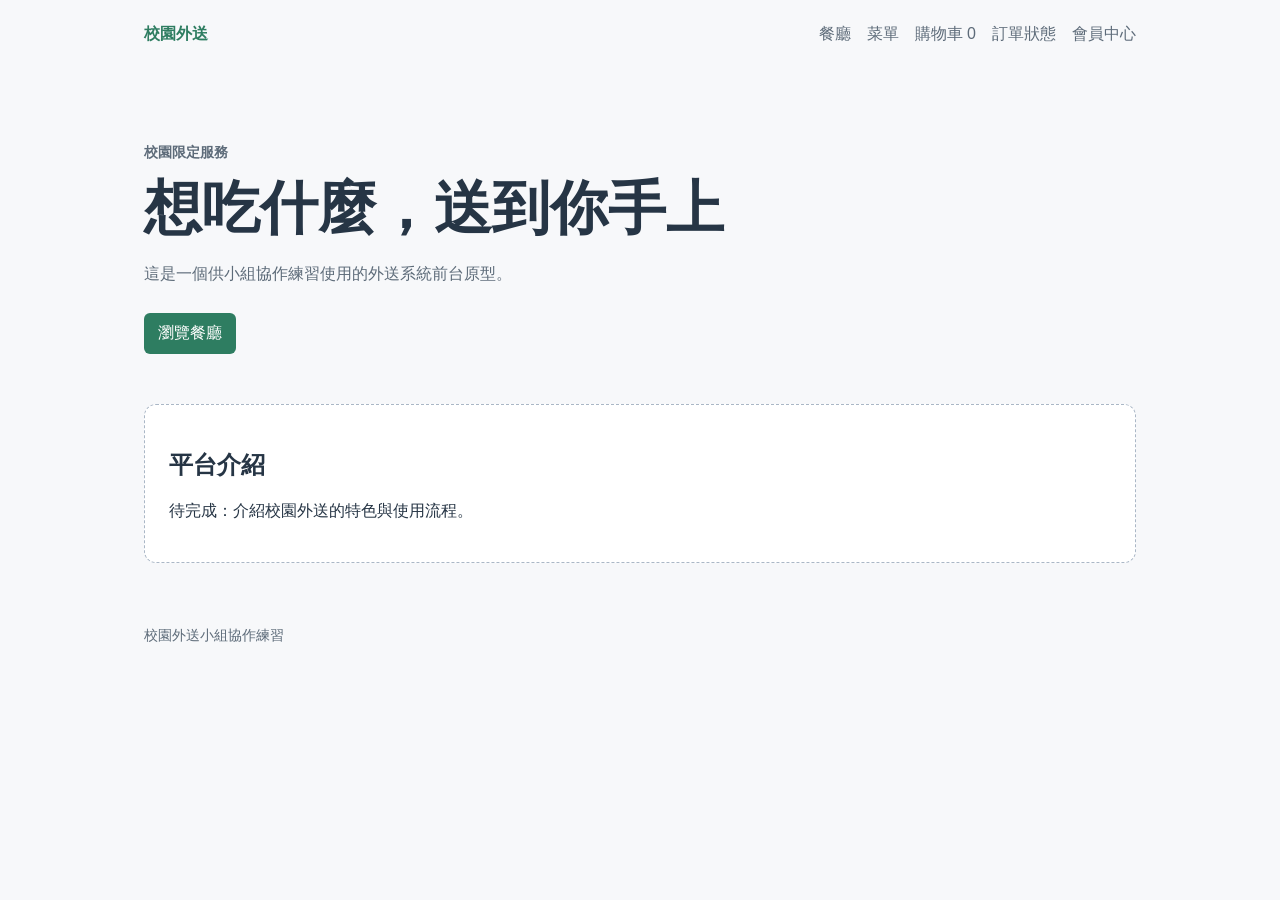
==== index.html @ 828b909d "上傳檔案" ====
<!doctype html>
<html lang="zh-Hant">
  <head>
    <meta charset="UTF-8" />
    <meta name="viewport" content="width=device-width, initial-scale=1.0" />
    <title>校園外送｜首頁</title>
    <link rel="stylesheet" href="css/base.css" />
  </head>
  <body>
    <header class="site-header">
      <a class="brand" href="index.html">校園外送</a>
      <nav aria-label="主要導覽">
        <a href="pages/restaurants.html">餐廳</a>
        <a href="pages/menu.html">菜單</a>
        <a href="pages/cart.html">購物車 <span data-cart-count>0</span></a>
        <a href="pages/order-status.html">訂單狀態</a>
        <a href="pages/profile.html">會員中心</a>
      </nav>
    </header>

    <main class="container">
      <section class="hero" aria-labelledby="page-title">
        <p class="eyebrow">校園限定服務</p>
        <h1 id="page-title">想吃什麼，送到你手上</h1>
        <p>這是一個供小組協作練習使用的外送系統前台原型。</p>
        <a class="button" href="pages/restaurants.html">瀏覽餐廳</a>
      </section>

      <!-- 成員 1：在這裡完成首頁與平台介紹功能。 -->
      <section id="home-feature" class="placeholder" aria-labelledby="home-feature-title">
        <h2 id="home-feature-title">平台介紹</h2>
        <p>待完成：介紹校園外送的特色與使用流程。</p>
      </section>
    </main>

    <footer>校園外送小組協作練習</footer>
    <script src="js/app.js"></script>
  </body>
</html>
---- css/base.css ----
:root {
  color: #263545;
  background: #f7f8fa;
  font-family: -apple-system, BlinkMacSystemFont, "Segoe UI", sans-serif;
}

* {
  box-sizing: border-box;
}

body {
  margin: 0;
}

a {
  color: inherit;
  text-decoration: none;
}

.site-header,
.container,
footer {
  max-width: 1040px;
  margin: 0 auto;
  padding-left: 24px;
  padding-right: 24px;
}

.site-header {
  display: flex;
  align-items: center;
  justify-content: space-between;
  min-height: 68px;
}

.site-header nav {
  display: flex;
  flex-wrap: wrap;
  gap: 16px;
  color: #5d6b79;
}

.brand,
h1,
h2,
h3 {
  font-weight: 700;
}

.brand,
.eyebrow {
  color: #2e7d61;
}

.hero {
  padding: 76px 0 50px;
}

.hero h1 {
  max-width: 650px;
  margin: 8px 0;
  font-size: clamp(36px, 6vw, 58px);
}

.hero p,
.muted,
footer {
  color: #5d6b79;
}

.eyebrow {
  margin: 0;
  font-size: 14px;
  font-weight: 700;
}

.button,
button {
  display: inline-block;
  margin-top: 12px;
  padding: 10px 14px;
  border: 0;
  border-radius: 6px;
  background: #2e7d61;
  color: #fff;
  cursor: pointer;
}

.placeholder,
.panel {
  margin-bottom: 36px;
  padding: 24px;
  border: 1px dashed #aab7c6;
  border-radius: 12px;
  background: #fff;
}

.grid {
  display: grid;
  grid-template-columns: repeat(auto-fit, minmax(220px, 1fr));
  gap: 16px;
  margin-bottom: 36px;
}

.card {
  padding: 20px;
  border: 1px solid #d7dee8;
  border-radius: 12px;
  background: #fff;
}

.card h3 {
  margin-top: 0;
}

.page-heading {
  margin: 46px 0 24px;
}

.page-heading h1 {
  margin-bottom: 8px;
}

.notice {
  padding: 16px;
  border-left: 4px solid #c87542;
  background: #fff1e7;
}

.status-message {
  min-height: 24px;
  color: #2e7d61;
  font-weight: 700;
}

footer {
  padding-top: 28px;
  padding-bottom: 36px;
  font-size: 14px;
}

@media (max-width: 700px) {
  .site-header {
    align-items: flex-start;
    flex-direction: column;
    gap: 14px;
    padding-top: 18px;
  }
}
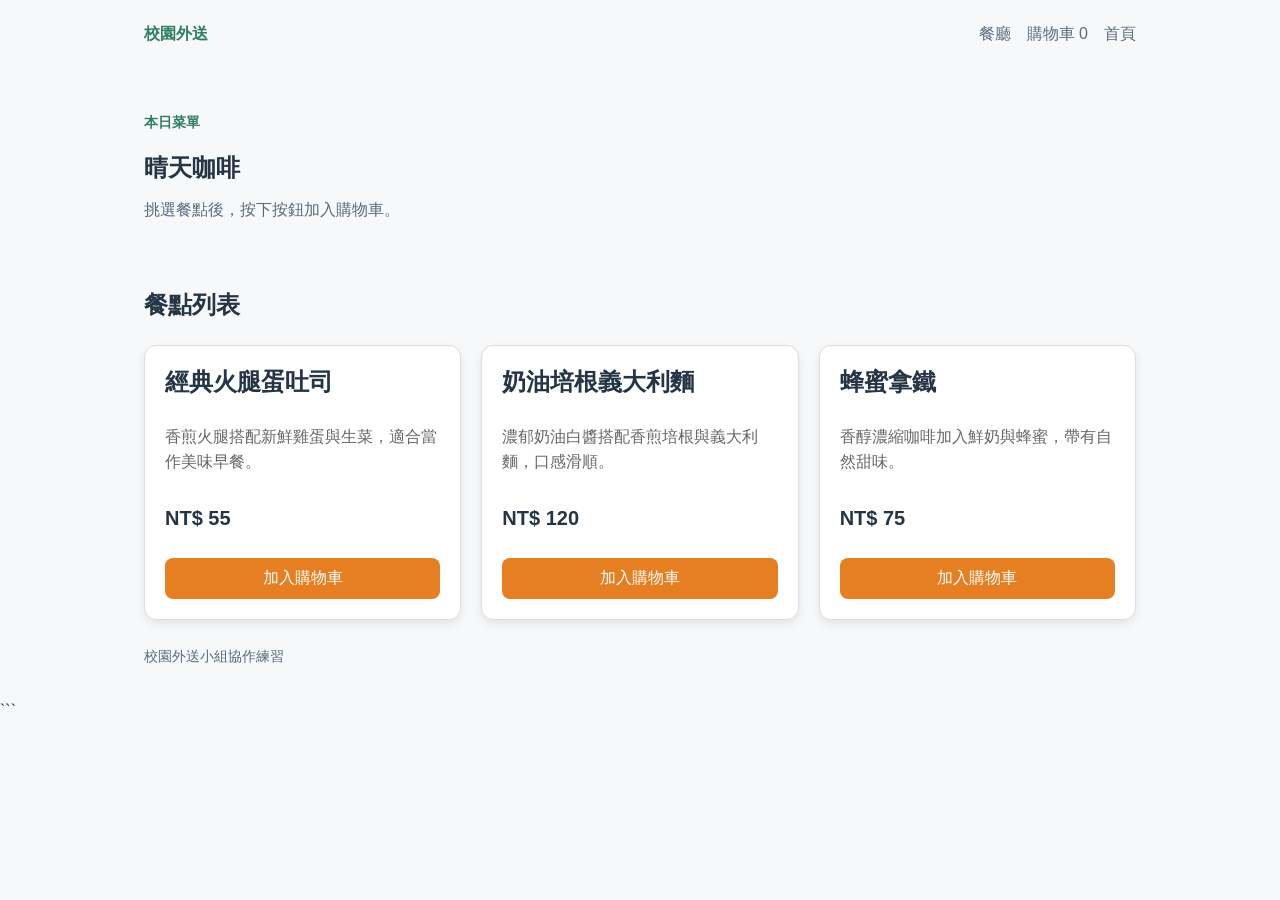
==== commit 6882777b: "更新菜單頁面，新增餐點列表及購物車功能" ====
--- a/index.html
+++ b/index.html
@@ -3,37 +3,201 @@
   <head>
     <meta charset="UTF-8" />
     <meta name="viewport" content="width=device-width, initial-scale=1.0" />
-    <title>校園外送｜首頁</title>
-    <link rel="stylesheet" href="css/base.css" />
+    <title>校園外送｜菜單</title>
+    <link rel="stylesheet" href="../css/base.css" />
+
+    <style>
+      .menu-list {
+        display: grid;
+        grid-template-columns: repeat(auto-fit, minmax(220px, 1fr));
+        gap: 20px;
+        margin-top: 24px;
+      }
+
+      .meal-card {
+        display: flex;
+        flex-direction: column;
+        padding: 20px;
+        background-color: #ffffff;
+        border: 1px solid #dddddd;
+        border-radius: 12px;
+        box-shadow: 0 4px 10px rgb(0 0 0 / 8%);
+      }
+
+      .meal-card h2 {
+        margin-top: 0;
+        margin-bottom: 10px;
+      }
+
+      .meal-description {
+        flex-grow: 1;
+        color: #666666;
+        line-height: 1.6;
+      }
+
+      .meal-price {
+        margin: 16px 0;
+        font-size: 20px;
+        font-weight: bold;
+      }
+
+      .add-to-cart-button {
+        padding: 10px 16px;
+        color: #ffffff;
+        font-size: 16px;
+        cursor: pointer;
+        background-color: #e67e22;
+        border: none;
+        border-radius: 8px;
+      }
+
+      .add-to-cart-button:hover {
+        background-color: #ca6f1e;
+      }
+
+      .status-message {
+        min-height: 24px;
+        margin: 16px 0;
+        color: #1e8449;
+        font-weight: bold;
+      }
+    </style>
   </head>
+
   <body>
     <header class="site-header">
-      <a class="brand" href="index.html">校園外送</a>
+      <a class="brand" href="../index.html">校園外送</a>
+
       <nav aria-label="主要導覽">
-        <a href="pages/restaurants.html">餐廳</a>
-        <a href="pages/menu.html">菜單</a>
-        <a href="pages/cart.html">購物車 <span data-cart-count>0</span></a>
-        <a href="pages/order-status.html">訂單狀態</a>
-        <a href="pages/profile.html">會員中心</a>
+        <a href="restaurants.html">餐廳</a>
+        <a href="cart.html">
+          購物車
+          <span data-cart-count>0</span>
+        </a>
+        <a href="../index.html">首頁</a>
       </nav>
     </header>
 
     <main class="container">
-      <section class="hero" aria-labelledby="page-title">
-        <p class="eyebrow">校園限定服務</p>
-        <h1 id="page-title">想吃什麼，送到你手上</h1>
-        <p>這是一個供小組協作練習使用的外送系統前台原型。</p>
-        <a class="button" href="pages/restaurants.html">瀏覽餐廳</a>
+      <section class="page-heading">
+        <p class="eyebrow">本日菜單</p>
+        <h1>晴天咖啡</h1>
+        <p class="muted">挑選餐點後，按下按鈕加入購物車。</p>
       </section>
 
-      <!-- 成員 1：在這裡完成首頁與平台介紹功能。 -->
-      <section id="home-feature" class="placeholder" aria-labelledby="home-feature-title">
-        <h2 id="home-feature-title">平台介紹</h2>
-        <p>待完成：介紹校園外送的特色與使用流程。</p>
+      <p
+        class="status-message"
+        data-status-message
+        aria-live="polite"
+      ></p>
+
+      <!-- 成員 3：餐點卡片區域 -->
+      <section aria-labelledby="meal-list-title">
+        <h2 id="meal-list-title">餐點列表</h2>
+
+        <div class="menu-list">
+          <article class="meal-card">
+            <h2>經典火腿蛋吐司</h2>
+
+            <p class="meal-description">
+              香煎火腿搭配新鮮雞蛋與生菜，適合當作美味早餐。
+            </p>
+
+            <p class="meal-price">NT$ 55</p>
+
+            <button
+              class="add-to-cart-button"
+              type="button"
+              data-add-to-cart
+              data-name="經典火腿蛋吐司"
+              data-price="55"
+            >
+              加入購物車
+            </button>
+          </article>
+
+          <article class="meal-card">
+            <h2>奶油培根義大利麵</h2>
+
+            <p class="meal-description">
+              濃郁奶油白醬搭配香煎培根與義大利麵，口感滑順。
+            </p>
+
+            <p class="meal-price">NT$ 120</p>
+
+            <button
+              class="add-to-cart-button"
+              type="button"
+              data-add-to-cart
+              data-name="奶油培根義大利麵"
+              data-price="120"
+            >
+              加入購物車
+            </button>
+          </article>
+
+          <article class="meal-card">
+            <h2>蜂蜜拿鐵</h2>
+
+            <p class="meal-description">
+              香醇濃縮咖啡加入鮮奶與蜂蜜，帶有自然甜味。
+            </p>
+
+            <p class="meal-price">NT$ 75</p>
+
+            <button
+              class="add-to-cart-button"
+              type="button"
+              data-add-to-cart
+              data-name="蜂蜜拿鐵"
+              data-price="75"
+            >
+              加入購物車
+            </button>
+          </article>
+        </div>
       </section>
     </main>
 
     <footer>校園外送小組協作練習</footer>
-    <script src="js/app.js"></script>
+
+    <script src="../js/app.js"></script>
+
+    <script>
+      const addToCartButtons =
+        document.querySelectorAll("[data-add-to-cart]");
+
+      const statusMessage =
+        document.querySelector("[data-status-message]");
+
+      const cartCount =
+        document.querySelector("[data-cart-count]");
+
+      let cartItemCount = Number(cartCount?.textContent) || 0;
+      let messageTimer;
+
+      addToCartButtons.forEach((button) => {
+        button.addEventListener("click", () => {
+          const mealName = button.dataset.name;
+
+          cartItemCount += 1;
+
+          if (cartCount) {
+            cartCount.textContent = cartItemCount;
+          }
+
+          statusMessage.textContent =
+            `${mealName} 已加入購物車！`;
+
+          clearTimeout(messageTimer);
+
+          messageTimer = setTimeout(() => {
+            statusMessage.textContent = "";
+          }, 2000);
+        });
+      });
+    </script>
   </body>
 </html>
+```
+
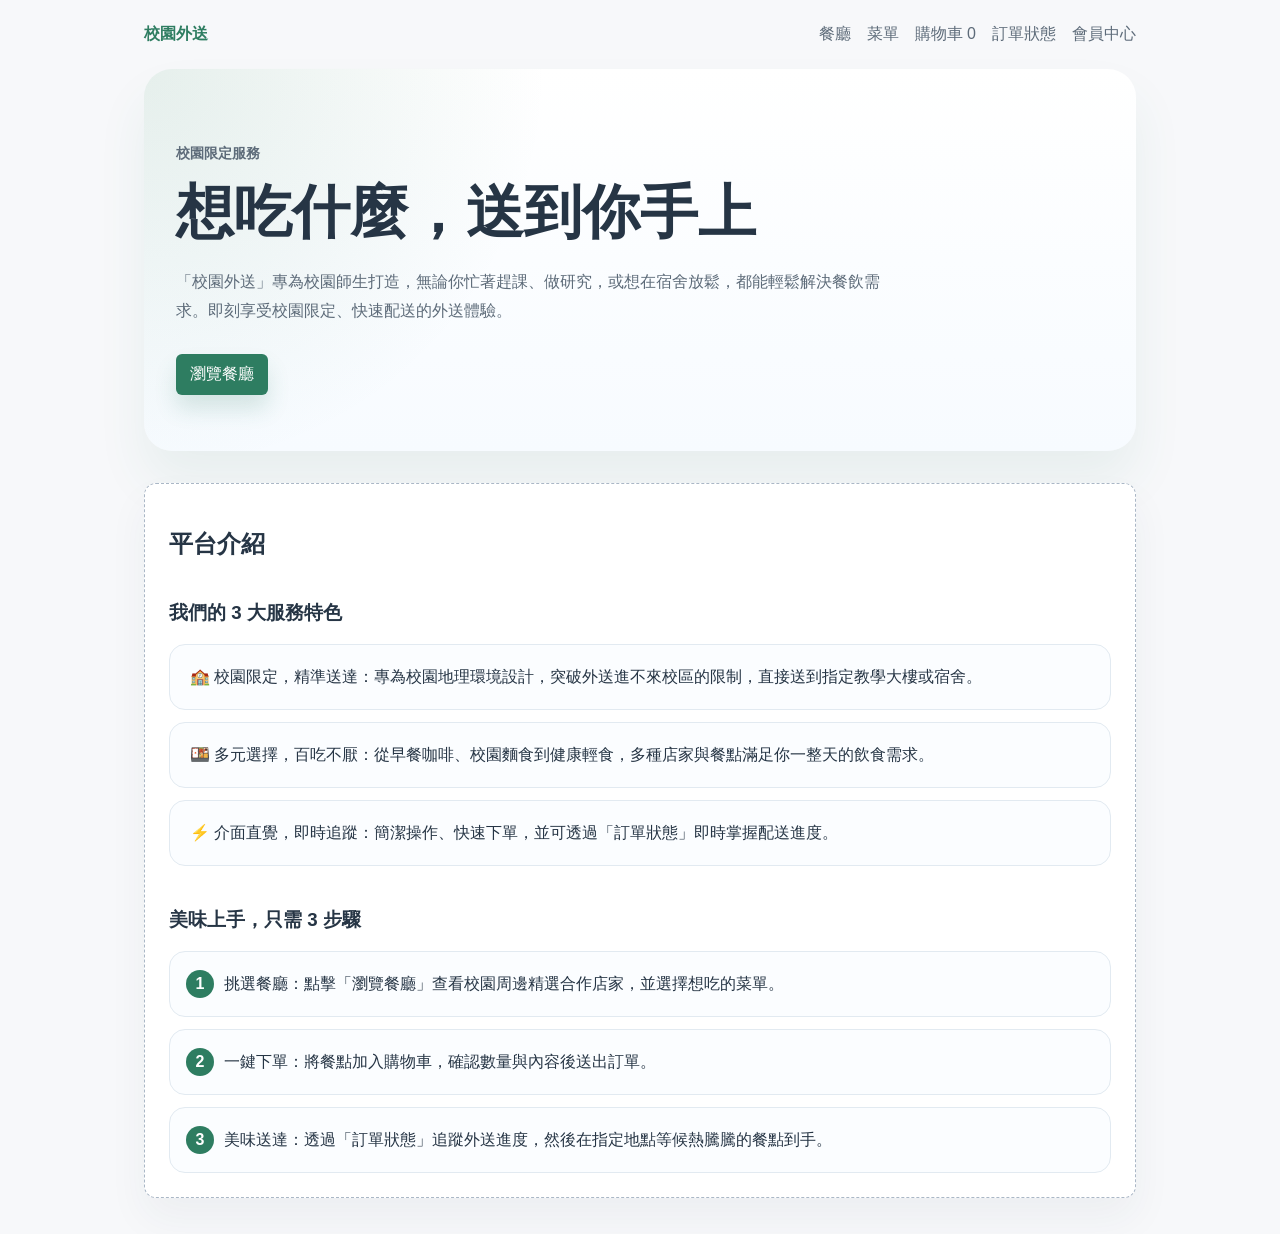
==== commit ddb972a1: "更新首頁內容與平台介紹，增強使用者體驗" ====
--- a/index.html
+++ b/index.html
@@ -3,201 +3,52 @@
   <head>
     <meta charset="UTF-8" />
     <meta name="viewport" content="width=device-width, initial-scale=1.0" />
-    <title>校園外送｜菜單</title>
-    <link rel="stylesheet" href="../css/base.css" />
-
-    <style>
-      .menu-list {
-        display: grid;
-        grid-template-columns: repeat(auto-fit, minmax(220px, 1fr));
-        gap: 20px;
-        margin-top: 24px;
-      }
-
-      .meal-card {
-        display: flex;
-        flex-direction: column;
-        padding: 20px;
-        background-color: #ffffff;
-        border: 1px solid #dddddd;
-        border-radius: 12px;
-        box-shadow: 0 4px 10px rgb(0 0 0 / 8%);
-      }
-
-      .meal-card h2 {
-        margin-top: 0;
-        margin-bottom: 10px;
-      }
-
-      .meal-description {
-        flex-grow: 1;
-        color: #666666;
-        line-height: 1.6;
-      }
-
-      .meal-price {
-        margin: 16px 0;
-        font-size: 20px;
-        font-weight: bold;
-      }
-
-      .add-to-cart-button {
-        padding: 10px 16px;
-        color: #ffffff;
-        font-size: 16px;
-        cursor: pointer;
-        background-color: #e67e22;
-        border: none;
-        border-radius: 8px;
-      }
-
-      .add-to-cart-button:hover {
-        background-color: #ca6f1e;
-      }
-
-      .status-message {
-        min-height: 24px;
-        margin: 16px 0;
-        color: #1e8449;
-        font-weight: bold;
-      }
-    </style>
+    <title>校園外送｜首頁</title>
+    <link rel="stylesheet" href="css/base.css" />
   </head>
-
   <body>
     <header class="site-header">
-      <a class="brand" href="../index.html">校園外送</a>
-
+      <a class="brand" href="index.html">校園外送</a>
       <nav aria-label="主要導覽">
-        <a href="restaurants.html">餐廳</a>
-        <a href="cart.html">
-          購物車
-          <span data-cart-count>0</span>
-        </a>
-        <a href="../index.html">首頁</a>
+        <a href="pages/restaurants.html">餐廳</a>
+        <a href="pages/menu.html">菜單</a>
+        <a href="pages/cart.html">購物車 <span data-cart-count>0</span></a>
+        <a href="pages/order-status.html">訂單狀態</a>
+        <a href="pages/profile.html">會員中心</a>
       </nav>
     </header>
 
     <main class="container">
-      <section class="page-heading">
-        <p class="eyebrow">本日菜單</p>
-        <h1>晴天咖啡</h1>
-        <p class="muted">挑選餐點後，按下按鈕加入購物車。</p>
+      <section class="hero" aria-labelledby="page-title">
+        <p class="eyebrow">校園限定服務</p>
+        <h1 id="page-title">想吃什麼，送到你手上</h1>
+        <p>「校園外送」專為校園師生打造，無論你忙著趕課、做研究，或想在宿舍放鬆，都能輕鬆解決餐飲需求。即刻享受校園限定、快速配送的外送體驗。</p>
+        <a class="button" href="pages/restaurants.html">瀏覽餐廳</a>
       </section>
 
-      <p
-        class="status-message"
-        data-status-message
-        aria-live="polite"
-      ></p>
-
-      <!-- 成員 3：餐點卡片區域 -->
-      <section aria-labelledby="meal-list-title">
-        <h2 id="meal-list-title">餐點列表</h2>
-
-        <div class="menu-list">
-          <article class="meal-card">
-            <h2>經典火腿蛋吐司</h2>
-
-            <p class="meal-description">
-              香煎火腿搭配新鮮雞蛋與生菜，適合當作美味早餐。
-            </p>
-
-            <p class="meal-price">NT$ 55</p>
-
-            <button
-              class="add-to-cart-button"
-              type="button"
-              data-add-to-cart
-              data-name="經典火腿蛋吐司"
-              data-price="55"
-            >
-              加入購物車
-            </button>
-          </article>
-
-          <article class="meal-card">
-            <h2>奶油培根義大利麵</h2>
-
-            <p class="meal-description">
-              濃郁奶油白醬搭配香煎培根與義大利麵，口感滑順。
-            </p>
-
-            <p class="meal-price">NT$ 120</p>
-
-            <button
-              class="add-to-cart-button"
-              type="button"
-              data-add-to-cart
-              data-name="奶油培根義大利麵"
-              data-price="120"
-            >
-              加入購物車
-            </button>
-          </article>
-
-          <article class="meal-card">
-            <h2>蜂蜜拿鐵</h2>
-
-            <p class="meal-description">
-              香醇濃縮咖啡加入鮮奶與蜂蜜，帶有自然甜味。
-            </p>
-
-            <p class="meal-price">NT$ 75</p>
-
-            <button
-              class="add-to-cart-button"
-              type="button"
-              data-add-to-cart
-              data-name="蜂蜜拿鐵"
-              data-price="75"
-            >
-              加入購物車
-            </button>
-          </article>
+      <!-- 成員 1：在這裡完成首頁與平台介紹功能。 -->
+      <section id="home-feature" class="placeholder" aria-labelledby="home-feature-title">
+        <h2 id="home-feature-title">平台介紹</h2>
+        <div class="feature-list">
+          <h3>我們的 3 大服務特色</h3>
+          <ul>
+            <li>🏫 校園限定，精準送達：專為校園地理環境設計，突破外送進不來校區的限制，直接送到指定教學大樓或宿舍。</li>
+            <li>🍱 多元選擇，百吃不厭：從早餐咖啡、校園麵食到健康輕食，多種店家與餐點滿足你一整天的飲食需求。</li>
+            <li>⚡ 介面直覺，即時追蹤：簡潔操作、快速下單，並可透過「訂單狀態」即時掌握配送進度。</li>
+          </ul>
+        </div>
+        <div class="feature-steps">
+          <h3>美味上手，只需 3 步驟</h3>
+          <ol>
+            <li>挑選餐廳：點擊「瀏覽餐廳」查看校園周邊精選合作店家，並選擇想吃的菜單。</li>
+            <li>一鍵下單：將餐點加入購物車，確認數量與內容後送出訂單。</li>
+            <li>美味送達：透過「訂單狀態」追蹤外送進度，然後在指定地點等候熱騰騰的餐點到手。</li>
+          </ol>
         </div>
       </section>
     </main>
 
-    <footer>校園外送小組協作練習</footer>
-
-    <script src="../js/app.js"></script>
-
-    <script>
-      const addToCartButtons =
-        document.querySelectorAll("[data-add-to-cart]");
-
-      const statusMessage =
-        document.querySelector("[data-status-message]");
-
-      const cartCount =
-        document.querySelector("[data-cart-count]");
-
-      let cartItemCount = Number(cartCount?.textContent) || 0;
-      let messageTimer;
-
-      addToCartButtons.forEach((button) => {
-        button.addEventListener("click", () => {
-          const mealName = button.dataset.name;
-
-          cartItemCount += 1;
-
-          if (cartCount) {
-            cartCount.textContent = cartItemCount;
-          }
-
-          statusMessage.textContent =
-            `${mealName} 已加入購物車！`;
-
-          clearTimeout(messageTimer);
-
-          messageTimer = setTimeout(() => {
-            statusMessage.textContent = "";
-          }, 2000);
-        });
-      });
-    </script>
+    <!-- <footer>校園外送小組協作練習</footer> -->
+    <script src="js/app.js"></script>
   </body>
 </html>
-```
-
--- a/css/base.css
+++ b/css/base.css
@@ -54,6 +54,98 @@
 
 .hero {
   padding: 76px 0 50px;
+}
+
+.hero {
+  background: radial-gradient(circle at top left, rgba(46, 125, 97, 0.12), transparent 38%), linear-gradient(180deg, #ffffff 0%, #f7fbff 100%);
+  border-radius: 28px;
+  box-shadow: 0 30px 50px rgba(46, 125, 97, 0.08);
+  padding: 72px 32px 56px;
+  margin-bottom: 32px;
+}
+
+.hero p {
+  max-width: 720px;
+  line-height: 1.8;
+}
+
+.button {
+  transition: transform 0.2s ease, box-shadow 0.2s ease, background-color 0.2s ease;
+  box-shadow: 0 14px 22px rgba(46, 125, 97, 0.16);
+}
+
+.button:hover {
+  transform: translateY(-2px);
+  box-shadow: 0 18px 28px rgba(46, 125, 97, 0.24);
+  background-color: #286d55;
+}
+
+.site-header {
+  padding-top: 24px;
+  padding-bottom: 24px;
+}
+
+.site-header nav a:hover {
+  color: #2e7d61;
+}
+
+.placeholder {
+  border-style: solid;
+  border-color: rgba(170, 183, 198, 0.45);
+  background: #ffffff;
+  box-shadow: 0 20px 40px rgba(32, 58, 85, 0.05);
+}
+
+.feature-list,
+.feature-steps {
+  display: grid;
+  gap: 18px;
+  margin-top: 22px;
+}
+
+.feature-list h3,
+.feature-steps h3 {
+  margin-bottom: 0;
+}
+
+.feature-list ul,
+.feature-steps ol {
+  margin: 0;
+  padding: 0;
+  list-style: none;
+  display: grid;
+  gap: 12px;
+}
+
+.feature-list li,
+.feature-steps li {
+  padding: 18px 20px;
+  border-radius: 16px;
+  border: 1px solid #e2eaf1;
+  background: #fbfdff;
+  line-height: 1.75;
+}
+
+.feature-steps li {
+  counter-increment: step;
+  position: relative;
+  padding-left: 54px;
+}
+
+.feature-steps li::before {
+  content: counter(step);
+  position: absolute;
+  left: 16px;
+  top: 50%;
+  transform: translateY(-50%);
+  width: 28px;
+  height: 28px;
+  display: grid;
+  place-items: center;
+  border-radius: 50%;
+  background: #2e7d61;
+  color: #fff;
+  font-weight: 700;
 }
 
 .hero h1 {
@@ -146,4 +238,11 @@
     gap: 14px;
     padding-top: 18px;
   }
-}
+  .hero {
+    padding: 40px 0 32px;
+  }
+  .feature-list,
+  .feature-steps {
+    gap: 14px;
+  }
+}
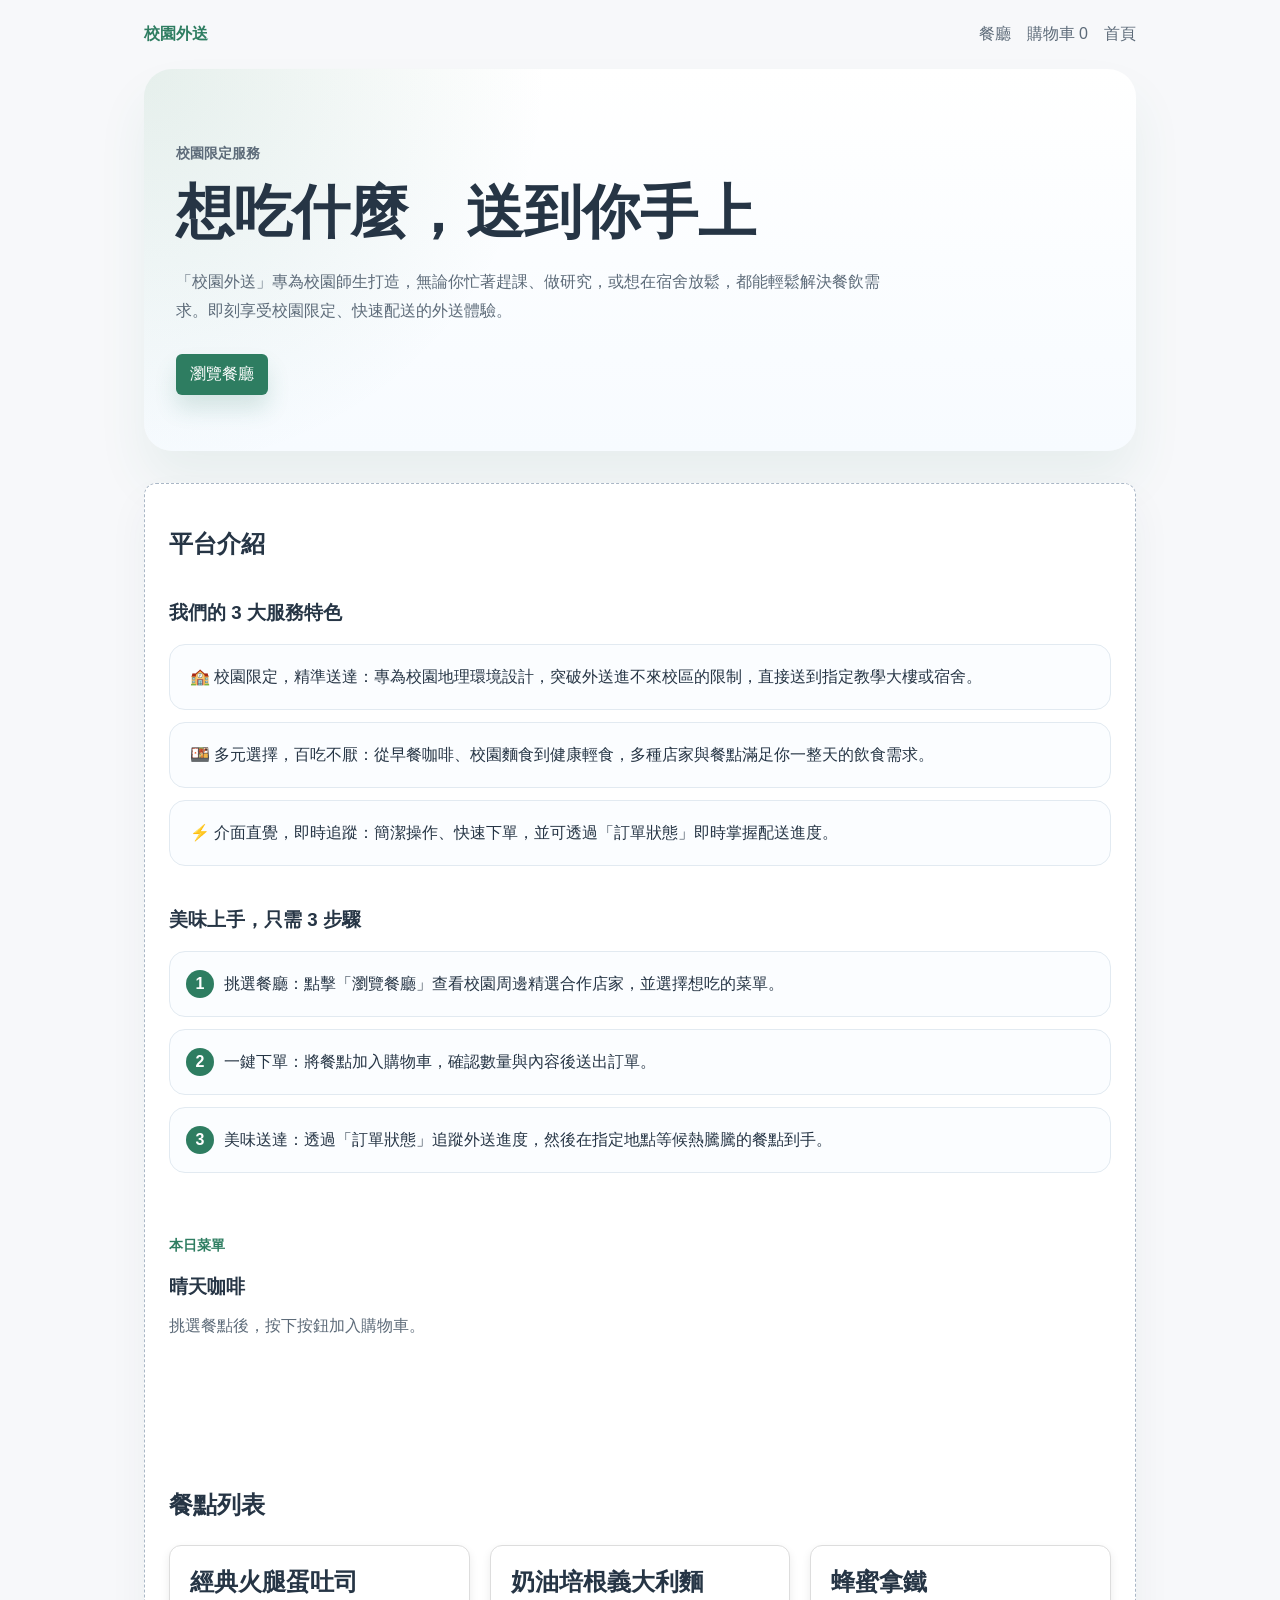
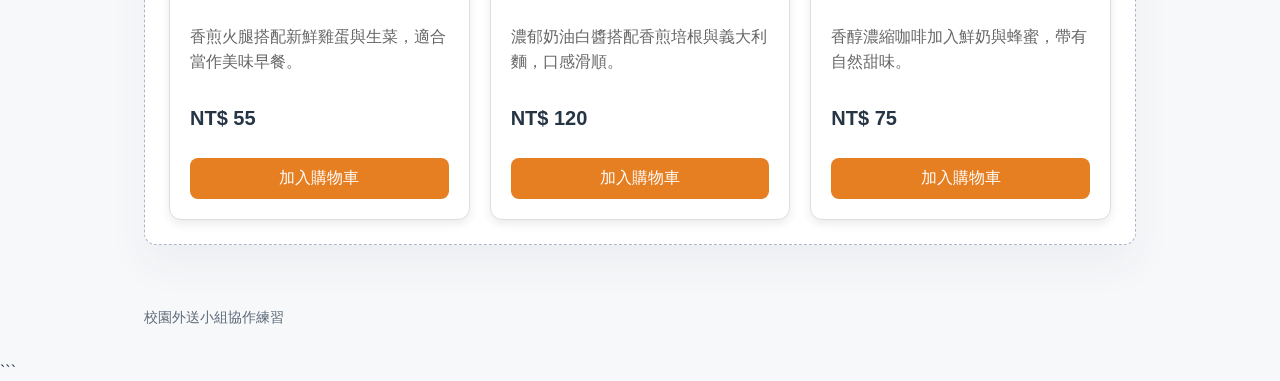
==== commit 85dea272: "Merge branch 'dev' into feature/home" ====
--- a/index.html
+++ b/index.html
@@ -3,18 +3,78 @@
   <head>
     <meta charset="UTF-8" />
     <meta name="viewport" content="width=device-width, initial-scale=1.0" />
-    <title>校園外送｜首頁</title>
-    <link rel="stylesheet" href="css/base.css" />
+    <title>校園外送｜菜單</title>
+    <link rel="stylesheet" href="../css/base.css" />
+
+    <style>
+      .menu-list {
+        display: grid;
+        grid-template-columns: repeat(auto-fit, minmax(220px, 1fr));
+        gap: 20px;
+        margin-top: 24px;
+      }
+
+      .meal-card {
+        display: flex;
+        flex-direction: column;
+        padding: 20px;
+        background-color: #ffffff;
+        border: 1px solid #dddddd;
+        border-radius: 12px;
+        box-shadow: 0 4px 10px rgb(0 0 0 / 8%);
+      }
+
+      .meal-card h2 {
+        margin-top: 0;
+        margin-bottom: 10px;
+      }
+
+      .meal-description {
+        flex-grow: 1;
+        color: #666666;
+        line-height: 1.6;
+      }
+
+      .meal-price {
+        margin: 16px 0;
+        font-size: 20px;
+        font-weight: bold;
+      }
+
+      .add-to-cart-button {
+        padding: 10px 16px;
+        color: #ffffff;
+        font-size: 16px;
+        cursor: pointer;
+        background-color: #e67e22;
+        border: none;
+        border-radius: 8px;
+      }
+
+      .add-to-cart-button:hover {
+        background-color: #ca6f1e;
+      }
+
+      .status-message {
+        min-height: 24px;
+        margin: 16px 0;
+        color: #1e8449;
+        font-weight: bold;
+      }
+    </style>
   </head>
+
   <body>
     <header class="site-header">
-      <a class="brand" href="index.html">校園外送</a>
+      <a class="brand" href="../index.html">校園外送</a>
+
       <nav aria-label="主要導覽">
-        <a href="pages/restaurants.html">餐廳</a>
-        <a href="pages/menu.html">菜單</a>
-        <a href="pages/cart.html">購物車 <span data-cart-count>0</span></a>
-        <a href="pages/order-status.html">訂單狀態</a>
-        <a href="pages/profile.html">會員中心</a>
+        <a href="restaurants.html">餐廳</a>
+        <a href="cart.html">
+          購物車
+          <span data-cart-count>0</span>
+        </a>
+        <a href="../index.html">首頁</a>
       </nav>
     </header>
 
@@ -44,11 +104,125 @@
             <li>一鍵下單：將餐點加入購物車，確認數量與內容後送出訂單。</li>
             <li>美味送達：透過「訂單狀態」追蹤外送進度，然後在指定地點等候熱騰騰的餐點到手。</li>
           </ol>
+      <section class="page-heading">
+        <p class="eyebrow">本日菜單</p>
+        <h1>晴天咖啡</h1>
+        <p class="muted">挑選餐點後，按下按鈕加入購物車。</p>
+      </section>
+
+      <p
+        class="status-message"
+        data-status-message
+        aria-live="polite"
+      ></p>
+
+      <!-- 成員 3：餐點卡片區域 -->
+      <section aria-labelledby="meal-list-title">
+        <h2 id="meal-list-title">餐點列表</h2>
+
+        <div class="menu-list">
+          <article class="meal-card">
+            <h2>經典火腿蛋吐司</h2>
+
+            <p class="meal-description">
+              香煎火腿搭配新鮮雞蛋與生菜，適合當作美味早餐。
+            </p>
+
+            <p class="meal-price">NT$ 55</p>
+
+            <button
+              class="add-to-cart-button"
+              type="button"
+              data-add-to-cart
+              data-name="經典火腿蛋吐司"
+              data-price="55"
+            >
+              加入購物車
+            </button>
+          </article>
+
+          <article class="meal-card">
+            <h2>奶油培根義大利麵</h2>
+
+            <p class="meal-description">
+              濃郁奶油白醬搭配香煎培根與義大利麵，口感滑順。
+            </p>
+
+            <p class="meal-price">NT$ 120</p>
+
+            <button
+              class="add-to-cart-button"
+              type="button"
+              data-add-to-cart
+              data-name="奶油培根義大利麵"
+              data-price="120"
+            >
+              加入購物車
+            </button>
+          </article>
+
+          <article class="meal-card">
+            <h2>蜂蜜拿鐵</h2>
+
+            <p class="meal-description">
+              香醇濃縮咖啡加入鮮奶與蜂蜜，帶有自然甜味。
+            </p>
+
+            <p class="meal-price">NT$ 75</p>
+
+            <button
+              class="add-to-cart-button"
+              type="button"
+              data-add-to-cart
+              data-name="蜂蜜拿鐵"
+              data-price="75"
+            >
+              加入購物車
+            </button>
+          </article>
         </div>
       </section>
     </main>
 
-    <!-- <footer>校園外送小組協作練習</footer> -->
-    <script src="js/app.js"></script>
+    <footer>校園外送小組協作練習</footer>
+
+    <script src="../js/app.js"></script>
+
+    <script>
+      const addToCartButtons =
+        document.querySelectorAll("[data-add-to-cart]");
+
+      const statusMessage =
+        document.querySelector("[data-status-message]");
+
+      const cartCount =
+        document.querySelector("[data-cart-count]");
+
+      let cartItemCount = Number(cartCount?.textContent) || 0;
+      let messageTimer;
+
+      addToCartButtons.forEach((button) => {
+        button.addEventListener("click", () => {
+          const mealName = button.dataset.name;
+
+          cartItemCount += 1;
+
+          if (cartCount) {
+            cartCount.textContent = cartItemCount;
+          }
+
+          statusMessage.textContent =
+            `${mealName} 已加入購物車！`;
+
+          clearTimeout(messageTimer);
+
+          messageTimer = setTimeout(() => {
+            statusMessage.textContent = "";
+          }, 2000);
+        });
+      });
+    </script>
   </body>
 </html>
+```
+
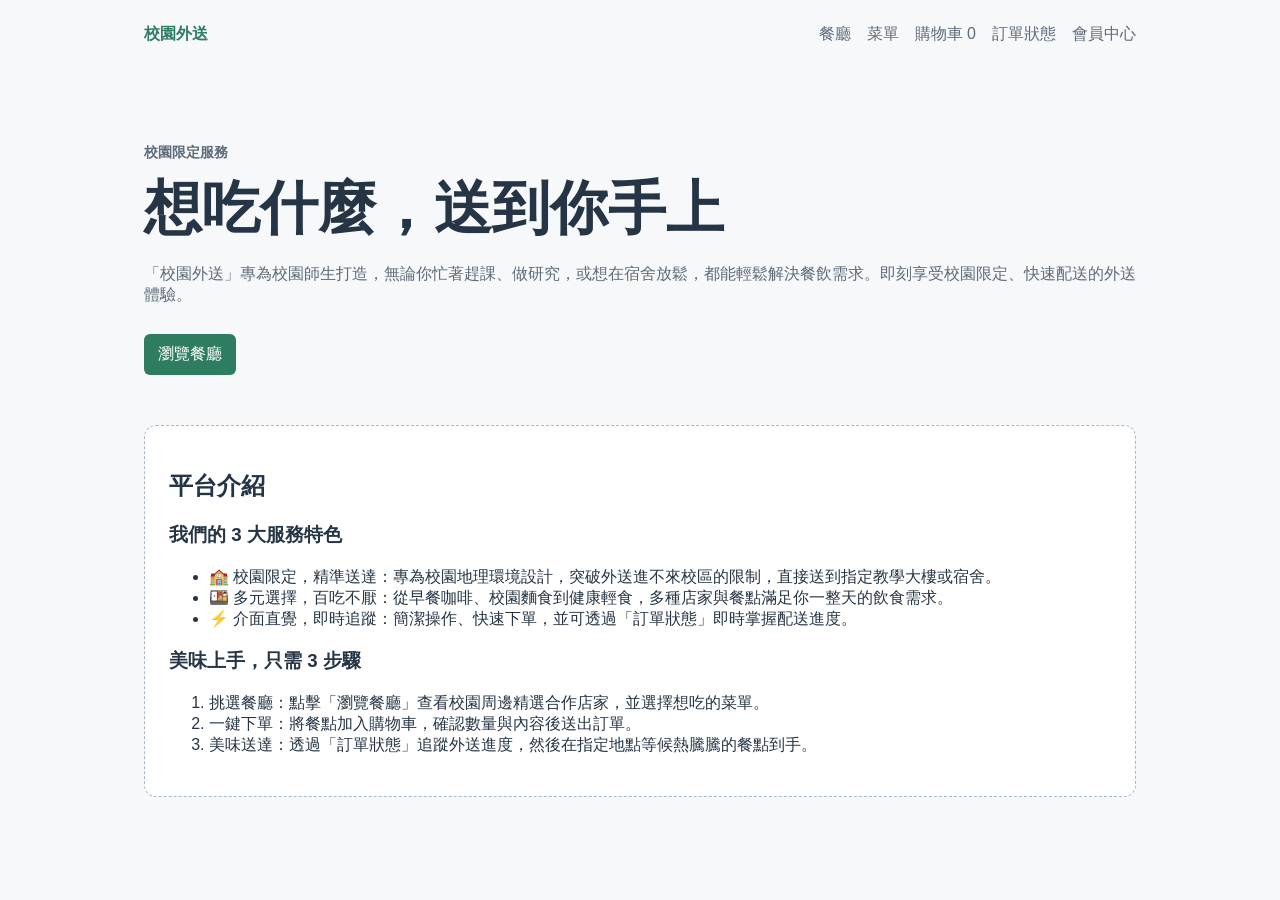
==== commit ce44fd87: "修正首頁渲染bug" ====
--- a/index.html
+++ b/index.html
@@ -3,78 +3,18 @@
   <head>
     <meta charset="UTF-8" />
     <meta name="viewport" content="width=device-width, initial-scale=1.0" />
-    <title>校園外送｜菜單</title>
-    <link rel="stylesheet" href="../css/base.css" />
-
-    <style>
-      .menu-list {
-        display: grid;
-        grid-template-columns: repeat(auto-fit, minmax(220px, 1fr));
-        gap: 20px;
-        margin-top: 24px;
-      }
-
-      .meal-card {
-        display: flex;
-        flex-direction: column;
-        padding: 20px;
-        background-color: #ffffff;
-        border: 1px solid #dddddd;
-        border-radius: 12px;
-        box-shadow: 0 4px 10px rgb(0 0 0 / 8%);
-      }
-
-      .meal-card h2 {
-        margin-top: 0;
-        margin-bottom: 10px;
-      }
-
-      .meal-description {
-        flex-grow: 1;
-        color: #666666;
-        line-height: 1.6;
-      }
-
-      .meal-price {
-        margin: 16px 0;
-        font-size: 20px;
-        font-weight: bold;
-      }
-
-      .add-to-cart-button {
-        padding: 10px 16px;
-        color: #ffffff;
-        font-size: 16px;
-        cursor: pointer;
-        background-color: #e67e22;
-        border: none;
-        border-radius: 8px;
-      }
-
-      .add-to-cart-button:hover {
-        background-color: #ca6f1e;
-      }
-
-      .status-message {
-        min-height: 24px;
-        margin: 16px 0;
-        color: #1e8449;
-        font-weight: bold;
-      }
-    </style>
+    <title>校園外送｜首頁</title>
+    <link rel="stylesheet" href="css/base.css" />
   </head>
-
   <body>
     <header class="site-header">
-      <a class="brand" href="../index.html">校園外送</a>
-
+      <a class="brand" href="index.html">校園外送</a>
       <nav aria-label="主要導覽">
-        <a href="restaurants.html">餐廳</a>
-        <a href="cart.html">
-          購物車
-          <span data-cart-count>0</span>
-        </a>
-        <a href="../index.html">首頁</a>
+        <a href="pages/restaurants.html">餐廳</a>
+        <a href="pages/menu.html">菜單</a>
+        <a href="pages/cart.html">購物車 <span data-cart-count>0</span></a>
+        <a href="pages/order-status.html">訂單狀態</a>
+        <a href="pages/profile.html">會員中心</a>
       </nav>
     </header>
 
@@ -104,125 +44,11 @@
             <li>一鍵下單：將餐點加入購物車，確認數量與內容後送出訂單。</li>
             <li>美味送達：透過「訂單狀態」追蹤外送進度，然後在指定地點等候熱騰騰的餐點到手。</li>
           </ol>
-      <section class="page-heading">
-        <p class="eyebrow">本日菜單</p>
-        <h1>晴天咖啡</h1>
-        <p class="muted">挑選餐點後，按下按鈕加入購物車。</p>
-      </section>
-
-      <p
-        class="status-message"
-        data-status-message
-        aria-live="polite"
-      ></p>
-
-      <!-- 成員 3：餐點卡片區域 -->
-      <section aria-labelledby="meal-list-title">
-        <h2 id="meal-list-title">餐點列表</h2>
-
-        <div class="menu-list">
-          <article class="meal-card">
-            <h2>經典火腿蛋吐司</h2>
-
-            <p class="meal-description">
-              香煎火腿搭配新鮮雞蛋與生菜，適合當作美味早餐。
-            </p>
-
-            <p class="meal-price">NT$ 55</p>
-
-            <button
-              class="add-to-cart-button"
-              type="button"
-              data-add-to-cart
-              data-name="經典火腿蛋吐司"
-              data-price="55"
-            >
-              加入購物車
-            </button>
-          </article>
-
-          <article class="meal-card">
-            <h2>奶油培根義大利麵</h2>
-
-            <p class="meal-description">
-              濃郁奶油白醬搭配香煎培根與義大利麵，口感滑順。
-            </p>
-
-            <p class="meal-price">NT$ 120</p>
-
-            <button
-              class="add-to-cart-button"
-              type="button"
-              data-add-to-cart
-              data-name="奶油培根義大利麵"
-              data-price="120"
-            >
-              加入購物車
-            </button>
-          </article>
-
-          <article class="meal-card">
-            <h2>蜂蜜拿鐵</h2>
-
-            <p class="meal-description">
-              香醇濃縮咖啡加入鮮奶與蜂蜜，帶有自然甜味。
-            </p>
-
-            <p class="meal-price">NT$ 75</p>
-
-            <button
-              class="add-to-cart-button"
-              type="button"
-              data-add-to-cart
-              data-name="蜂蜜拿鐵"
-              data-price="75"
-            >
-              加入購物車
-            </button>
-          </article>
         </div>
       </section>
     </main>
 
-    <footer>校園外送小組協作練習</footer>
-
-    <script src="../js/app.js"></script>
-
-    <script>
-      const addToCartButtons =
-        document.querySelectorAll("[data-add-to-cart]");
-
-      const statusMessage =
-        document.querySelector("[data-status-message]");
-
-      const cartCount =
-        document.querySelector("[data-cart-count]");
-
-      let cartItemCount = Number(cartCount?.textContent) || 0;
-      let messageTimer;
-
-      addToCartButtons.forEach((button) => {
-        button.addEventListener("click", () => {
-          const mealName = button.dataset.name;
-
-          cartItemCount += 1;
-
-          if (cartCount) {
-            cartCount.textContent = cartItemCount;
-          }
-
-          statusMessage.textContent =
-            `${mealName} 已加入購物車！`;
-
-          clearTimeout(messageTimer);
-
-          messageTimer = setTimeout(() => {
-            statusMessage.textContent = "";
-          }, 2000);
-        });
-      });
-    </script>
+    <!-- <footer>校園外送小組協作練習</footer> -->
+    <script src="js/app.js"></script>
   </body>
 </html>
-```
-
--- a/css/base.css
+++ b/css/base.css
@@ -54,98 +54,6 @@
 
 .hero {
   padding: 76px 0 50px;
-}
-
-.hero {
-  background: radial-gradient(circle at top left, rgba(46, 125, 97, 0.12), transparent 38%), linear-gradient(180deg, #ffffff 0%, #f7fbff 100%);
-  border-radius: 28px;
-  box-shadow: 0 30px 50px rgba(46, 125, 97, 0.08);
-  padding: 72px 32px 56px;
-  margin-bottom: 32px;
-}
-
-.hero p {
-  max-width: 720px;
-  line-height: 1.8;
-}
-
-.button {
-  transition: transform 0.2s ease, box-shadow 0.2s ease, background-color 0.2s ease;
-  box-shadow: 0 14px 22px rgba(46, 125, 97, 0.16);
-}
-
-.button:hover {
-  transform: translateY(-2px);
-  box-shadow: 0 18px 28px rgba(46, 125, 97, 0.24);
-  background-color: #286d55;
-}
-
-.site-header {
-  padding-top: 24px;
-  padding-bottom: 24px;
-}
-
-.site-header nav a:hover {
-  color: #2e7d61;
-}
-
-.placeholder {
-  border-style: solid;
-  border-color: rgba(170, 183, 198, 0.45);
-  background: #ffffff;
-  box-shadow: 0 20px 40px rgba(32, 58, 85, 0.05);
-}
-
-.feature-list,
-.feature-steps {
-  display: grid;
-  gap: 18px;
-  margin-top: 22px;
-}
-
-.feature-list h3,
-.feature-steps h3 {
-  margin-bottom: 0;
-}
-
-.feature-list ul,
-.feature-steps ol {
-  margin: 0;
-  padding: 0;
-  list-style: none;
-  display: grid;
-  gap: 12px;
-}
-
-.feature-list li,
-.feature-steps li {
-  padding: 18px 20px;
-  border-radius: 16px;
-  border: 1px solid #e2eaf1;
-  background: #fbfdff;
-  line-height: 1.75;
-}
-
-.feature-steps li {
-  counter-increment: step;
-  position: relative;
-  padding-left: 54px;
-}
-
-.feature-steps li::before {
-  content: counter(step);
-  position: absolute;
-  left: 16px;
-  top: 50%;
-  transform: translateY(-50%);
-  width: 28px;
-  height: 28px;
-  display: grid;
-  place-items: center;
-  border-radius: 50%;
-  background: #2e7d61;
-  color: #fff;
-  font-weight: 700;
 }
 
 .hero h1 {
@@ -238,11 +146,4 @@
     gap: 14px;
     padding-top: 18px;
   }
-  .hero {
-    padding: 40px 0 32px;
-  }
-  .feature-list,
-  .feature-steps {
-    gap: 14px;
-  }
 }
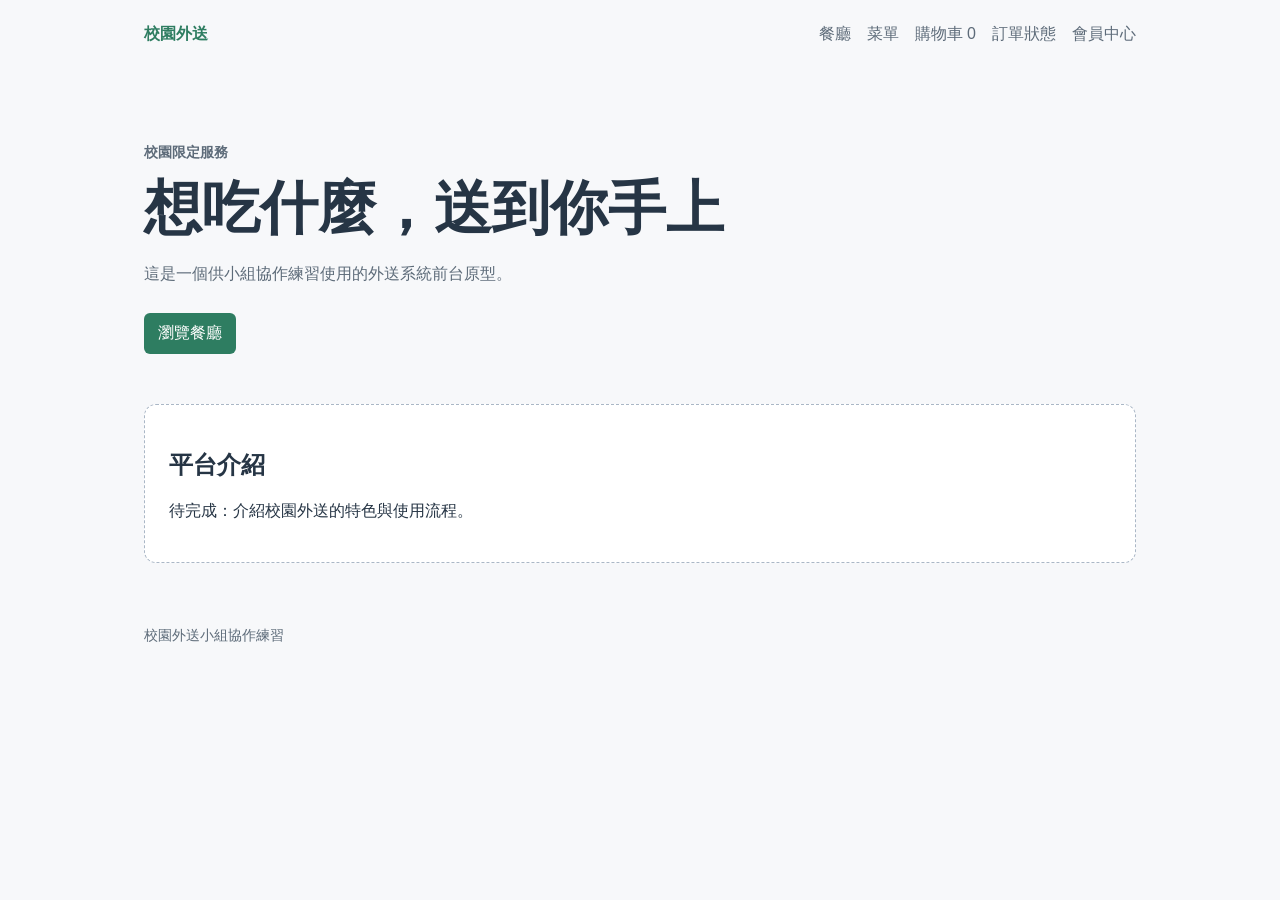
==== commit 98db4351: "修復主頁" ====
--- a/index.html
+++ b/index.html
@@ -22,33 +22,18 @@
       <section class="hero" aria-labelledby="page-title">
         <p class="eyebrow">校園限定服務</p>
         <h1 id="page-title">想吃什麼，送到你手上</h1>
-        <p>「校園外送」專為校園師生打造，無論你忙著趕課、做研究，或想在宿舍放鬆，都能輕鬆解決餐飲需求。即刻享受校園限定、快速配送的外送體驗。</p>
+        <p>這是一個供小組協作練習使用的外送系統前台原型。</p>
         <a class="button" href="pages/restaurants.html">瀏覽餐廳</a>
       </section>
 
       <!-- 成員 1：在這裡完成首頁與平台介紹功能。 -->
       <section id="home-feature" class="placeholder" aria-labelledby="home-feature-title">
         <h2 id="home-feature-title">平台介紹</h2>
-        <div class="feature-list">
-          <h3>我們的 3 大服務特色</h3>
-          <ul>
-            <li>🏫 校園限定，精準送達：專為校園地理環境設計，突破外送進不來校區的限制，直接送到指定教學大樓或宿舍。</li>
-            <li>🍱 多元選擇，百吃不厭：從早餐咖啡、校園麵食到健康輕食，多種店家與餐點滿足你一整天的飲食需求。</li>
-            <li>⚡ 介面直覺，即時追蹤：簡潔操作、快速下單，並可透過「訂單狀態」即時掌握配送進度。</li>
-          </ul>
-        </div>
-        <div class="feature-steps">
-          <h3>美味上手，只需 3 步驟</h3>
-          <ol>
-            <li>挑選餐廳：點擊「瀏覽餐廳」查看校園周邊精選合作店家，並選擇想吃的菜單。</li>
-            <li>一鍵下單：將餐點加入購物車，確認數量與內容後送出訂單。</li>
-            <li>美味送達：透過「訂單狀態」追蹤外送進度，然後在指定地點等候熱騰騰的餐點到手。</li>
-          </ol>
-        </div>
+        <p>待完成：介紹校園外送的特色與使用流程。</p>
       </section>
     </main>
 
-    <!-- <footer>校園外送小組協作練習</footer> -->
+    <footer>校園外送小組協作練習</footer>
     <script src="js/app.js"></script>
   </body>
 </html>
